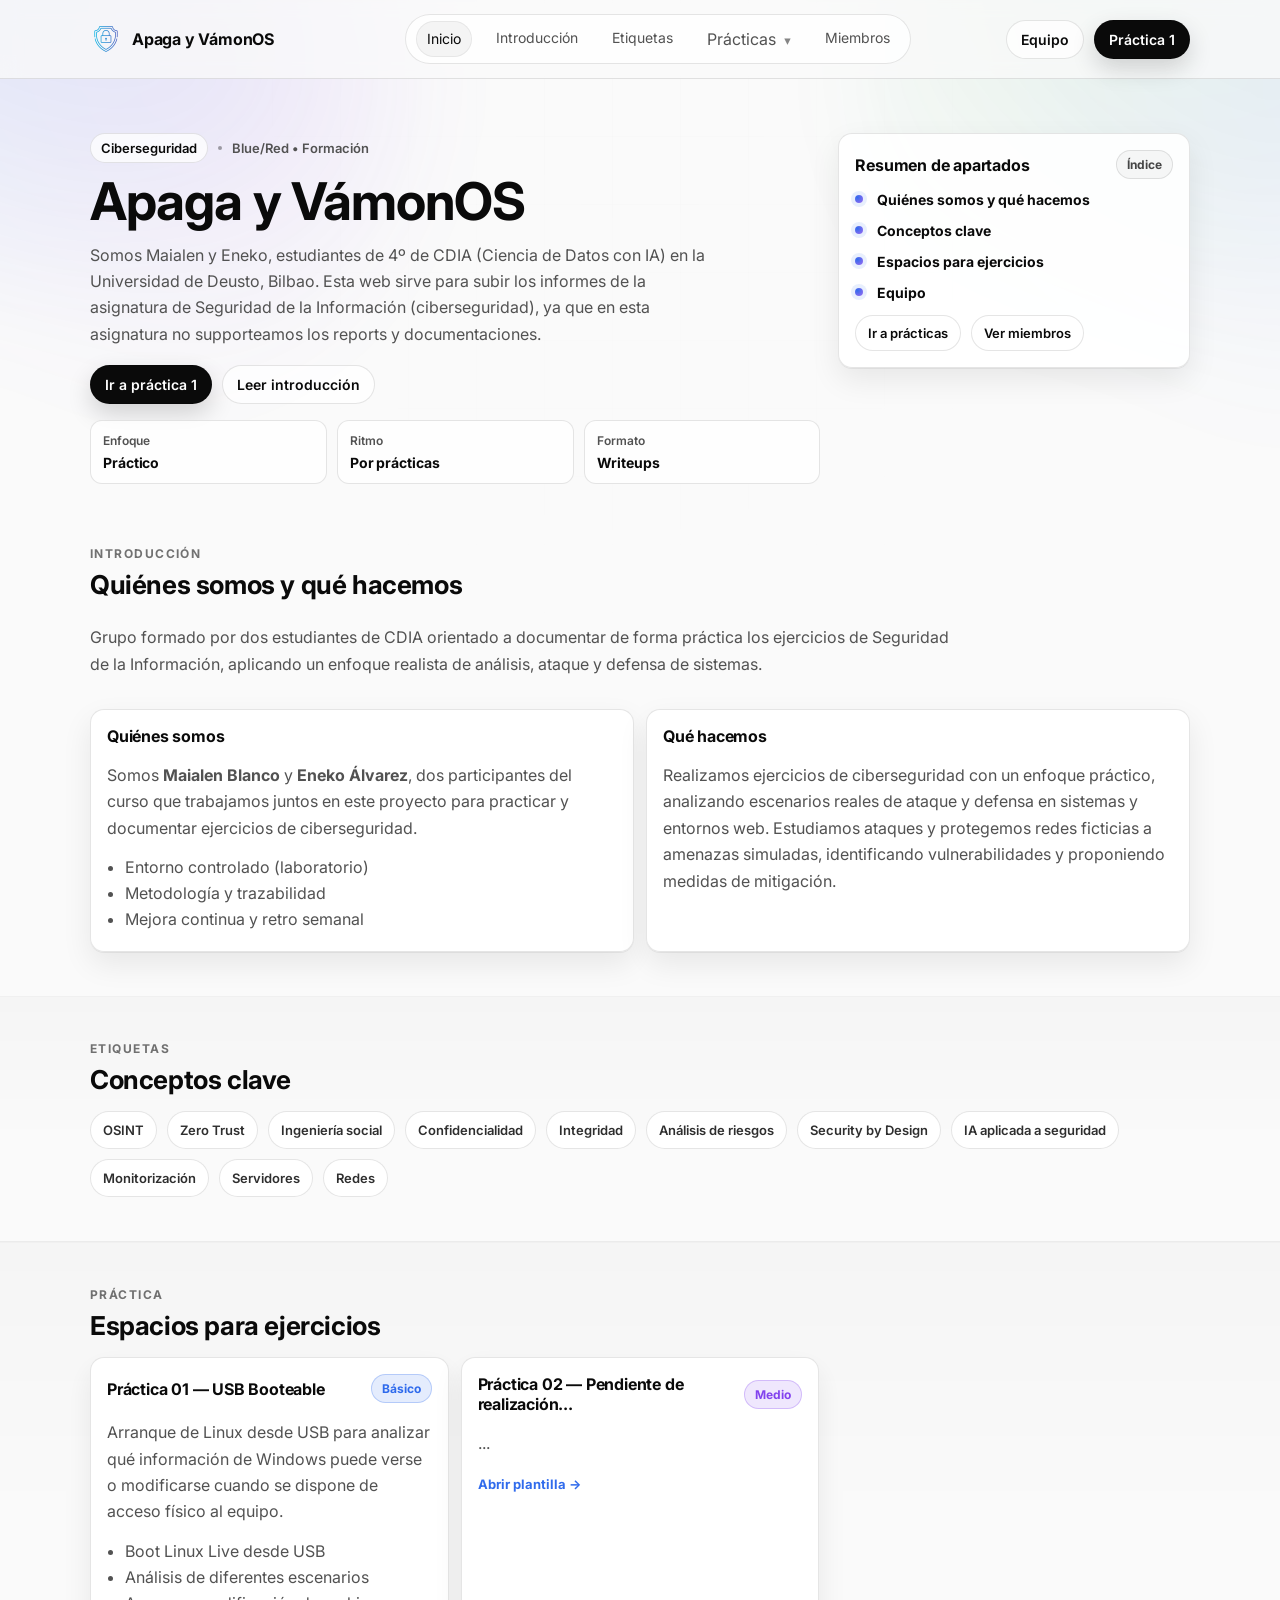
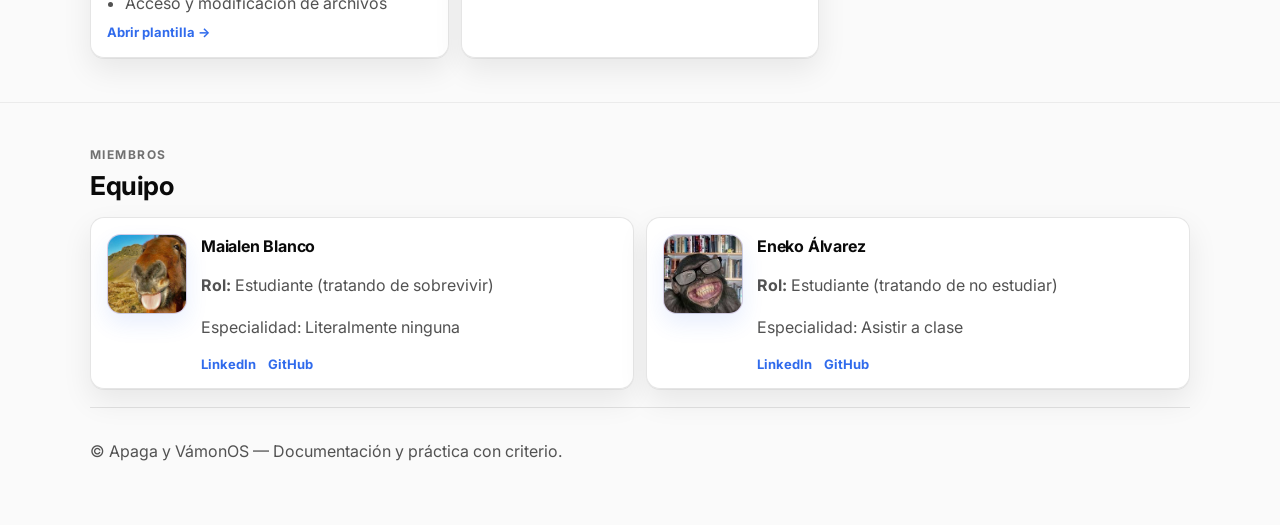
==== www/index.html @ b17d4595 "first commit" ====
<!doctype html>
<html lang="es">
<head>
  <meta charset="utf-8" />
  <meta name="viewport" content="width=device-width,initial-scale=1" />
  <title>Apaga y VámonOS</title>
  <meta name="description" content="Apaga y VámonOS: documentación y prácticas de la asignatura de Seguridad de la Información (Universidad de Deusto)." />

  <!-- Tipografía similar (limpia, tipo producto). Si prefieres otra, dime cuál. -->
  <link rel="preconnect" href="https://fonts.googleapis.com">
  <link rel="preconnect" href="https://fonts.gstatic.com" crossorigin>
  <link href="https://fonts.googleapis.com/css2?family=Inter:wght@400;500;600;700&display=swap" rel="stylesheet">

  <link rel="stylesheet" href="css/styles.css" />

  <link rel="icon" type="image/png" href="img/logo.png">
</head>

<body>
  <!-- Fondo decorativo suave -->
  <div class="bg" aria-hidden="true">
    <div class="blob blob-a"></div>
    <div class="blob blob-b"></div>
    <div class="grid-overlay"></div>
  </div>

  <!-- Header -->
  <header class="header">
    <div class="container header-inner">
      <a class="logo" href="#top" aria-label="Ir al inicio">
        <img src="img/logo.png" alt="Apaga y VámonOS" class="logo-img">
        <span class="logo-text">Apaga y VámonOS</span>
      </a>

      <nav class="nav" aria-label="Navegación">
        <a href="index.html">Inicio</a>
        <a href="index.html#introduccion">Introducción</a>
        <a href="index.html#etiquetas">Etiquetas</a>
        <details class="nav-dropdown">
          <summary>Prácticas</summary>
          <div class="dropdown-panel">
            <a href="practica1.html">Práctica 1</a>
            <a href="practica2.html">Práctica 2</a>
            <!-- agrega más prácticas aquí -->
          </div>
        </details>
        <a href="index.html#miembros">Miembros</a>
      </nav>

      <div class="header-actions">
        <a class="btn btn-ghost" href="#miembros">Equipo</a>
        <a class="btn btn-solid" href="practica1.html">Práctica 1</a>
      </div>
    </div>
  </header>

  <main id="top">
    <!-- HERO -->
    <section class="hero">
      <div class="container hero-grid">
        <div class="hero-left">
          <div class="kicker">
            <span class="pill">Ciberseguridad</span>
            <span class="dot" aria-hidden="true"></span>
            <span class="subpill">Blue/Red • Formación</span>
          </div>

          <h1 class="h1">Apaga y VámonOS</h1> <!-- sustituye por el nombre real del grupo -->

          <p class="lead">
            Somos Maialen y Eneko, estudiantes de 4º de CDIA (Ciencia de Datos con IA) en la Universidad de Deusto, Bilbao.
            Esta web sirve para subir los informes de la asignatura de Seguridad de la Información (ciberseguridad), ya que
            en esta asignatura no supporteamos los reports y documentaciones.
          </p>

          <div class="hero-cta">
            <a class="btn btn-solid" href="practica1.html">Ir a práctica 1</a>
            <a class="btn btn-ghost" href="#introduccion">Leer introducción</a>
          </div>

          <div class="stats" role="list" aria-label="Resumen rápido">
            <div class="stat" role="listitem">
              <p class="stat-k">Enfoque</p>
              <p class="stat-v">Práctico</p>
            </div>
            <div class="stat" role="listitem">
              <p class="stat-k">Ritmo</p>
              <p class="stat-v">Por prácticas</p>
            </div>
            <div class="stat" role="listitem">
              <p class="stat-k">Formato</p>
              <p class="stat-v">Writeups</p>
            </div>
          </div>
        </div>

        <aside class="card card-summary" aria-label="Resumen de apartados">
          <div class="card-head">
            <h2 class="h3">Resumen de apartados</h2>
            <span class="chip">Índice</span>
          </div>

          <ul class="list">
            <li><span class="bullet"></span><strong>Quiénes somos y qué hacemos</strong></li>
            <li><span class="bullet"></span><strong>Conceptos clave</strong></li>
            <li><span class="bullet"></span><strong>Espacios para ejercicios</strong></li>
            <li><span class="bullet"></span><strong>Equipo</strong></li>
            
          </ul>

          <div class="card-foot">
            <a class="btn btn-small btn-ghost" href="#practica">Ir a prácticas</a>
            <a class="btn btn-small btn-ghost" href="#miembros">Ver miembros</a>
          </div>
        </aside>
      </div>
    </section>

    <!-- INTRODUCCIÓN -->
    <section id="introduccion" class="section">
      <div class="container">
        <div class="section-head">
          <p class="eyebrow">Introducción</p>
          <h2 class="h2">Quiénes somos y qué hacemos</h2>
          <p class="muted">
            Grupo formado por dos estudiantes de CDIA orientado a documentar de forma práctica los ejercicios de Seguridad de la Información, aplicando un enfoque realista de análisis, ataque y defensa de sistemas. 
          </p>
        </div>

        <div class="grid-2">
          <article class="card">
            <h3 class="h3">Quiénes somos</h3>
            <p class="muted">
              Somos <strong>Maialen Blanco</strong> y <strong>Eneko Álvarez</strong>, dos participantes del curso que trabajamos juntos
              en este proyecto para practicar y documentar ejercicios de ciberseguridad.
            </p>
            <ul class="ticks">
              <li>Entorno controlado (laboratorio)</li>
              <li>Metodología y trazabilidad</li>
              <li>Mejora continua y retro semanal</li>
            </ul>
          </article>

          <article class="card">
            <h3 class="h3">Qué hacemos</h3>
            <p class="muted">
              Realizamos ejercicios de ciberseguridad con un enfoque práctico, analizando escenarios reales de ataque y defensa en sistemas y entornos web. Estudiamos ataques y protegemos redes ficticias a amenazas simuladas, identificando vulnerabilidades y proponiendo medidas de mitigación.
            </p>
          </article>
        </div>
      </div>
    </section>

    <!-- ETIQUETAS -->
    <section id="etiquetas" class="section section-soft">
      <div class="container">
        <div class="section-head">
          <p class="eyebrow">Etiquetas</p>
          <h2 class="h2">Conceptos clave</h2>
        </div>

        <div class="tags" role="list" aria-label="Etiquetas temáticas">
          <span class="tag" role="listitem">OSINT</span>
          <span class="tag" role="listitem">Zero Trust</span>
          <span class="tag" role="listitem">Ingeniería social</span>
          <span class="tag" role="listitem">Confidencialidad</span>
          <span class="tag" role="listitem">Integridad</span>
          <span class="tag" role="listitem">Análisis de riesgos</span>
          <span class="tag" role="listitem">Security by Design</span>
          <span class="tag" role="listitem">IA aplicada a seguridad</span>
          <span class="tag" role="listitem">Monitorización</span>
          <span class="tag" role="listitem">Servidores</span>
          <span class="tag" role="listitem">Redes</span>
        </div>
      </div>
    </section>


    <!-- PRÁCTICA -->
    <section id="practica" class="section section-soft">
      <div class="container">
        <div class="section-head">
          <p class="eyebrow">Práctica</p>
          <h2 class="h2">Espacios para ejercicios</h2>
        </div>

        <div class="grid-3">
          <article class="card card-hover">
            <div class="card-row">
              <h3 class="h3">Práctica 01 — USB Booteable</h3>
              <span class="chip chip-blue">Básico</span>
            </div>
            <p class="muted">Arranque de Linux desde USB para analizar qué información de Windows puede verse o modificarse cuando se dispone de acceso físico al equipo.</p>
            <ul class="mini">
              <li>Boot Linux Live desde USB</li>
              <li>Análisis de diferentes escenarios</li>
              <li>Acceso y modificación de archivos</li>
            </ul>
            <a class="link" href="practica1.html">Abrir plantilla →</a>
          </article>

          <article class="card card-hover">
            <div class="card-row">
              <h3 class="h3">Práctica 02 — Pendiente de realización...</h3>
              <span class="chip chip-purple">Medio</span>
            </div>
            <p class="muted">...</p>
            <ul class="mini">
              
            </ul>
            <a class="link" href="practica2.html">Abrir plantilla →</a>
          </article>
        </div>
      </div>
    </section>

    <!-- MIEMBROS -->
    <section id="miembros" class="section">
      <div class="container">
        <div class="section-head">
          <p class="eyebrow">Miembros</p>
          <h2 class="h2">Equipo</h2>
        </div>

        <div class="grid-2">
          <article class="card member">
            <div class="avatar" data-initials="">
              <img src="img/maialen.png" alt="Foto de la persona" />
            </div>
            <div class="member-body">
              <h3 class="h3">Maialen Blanco</h3>
              <p class="muted"><strong>Rol:</strong> Estudiante (tratando de sobrevivir)</p>
              <p class="muted">Especialidad: Literalmente ninguna</p>
              <div class="links">
                <a class="link" href="#">LinkedIn</a>
                <a class="link" href="#">GitHub</a>
              </div>
            </div>
          </article>

          <article class="card member">
            <div class="avatar" data-initials="">
              <img src="img/eneko.png" alt="Foto de la persona" />
            </div>
            <div class="member-body">
              <h3 class="h3">Eneko Álvarez</h3>
              <p class="muted"><strong>Rol:</strong> Estudiante (tratando de no estudiar)</p>
              <p class="muted">Especialidad: Asistir a clase</p>
              <div class="links">
                <a class="link" href="#">LinkedIn</a>
                <a class="link" href="#">GitHub</a>
              </div>
            </div>
          </article>
        </div>

        <footer class="footer">
          <p class="muted">© Apaga y VámonOS — Documentación y práctica con criterio.</p>
        </footer>
      </div>
    </section>
  </main>

  <!-- scripts -->
  <script src="js/main.js"></script>
</body>
</html>
---- www/css/styles.css ----
:root{
  /* Estilo “producto” claro, tipo Vercel/v0 */
  --bg: #fafafa;
  --fg: #0a0a0a;
  --muted: #525252;

  --card: #ffffff;
  --border: rgba(0,0,0,.10);
  --border-strong: rgba(0,0,0,.14);

  --shadow: 0 1px 0 rgba(0,0,0,.06), 0 12px 30px rgba(0,0,0,.08);

  --blue: #2563eb;
  --blue-weak: rgba(37,99,235,.12);

  --purple: #7c3aed;
  --purple-weak: rgba(124,58,237,.12);

  --green: #16a34a;
  --green-weak: rgba(22,163,74,.12);

  --radius: 14px;
  --maxw: 1100px;
}

*{ box-sizing: border-box; }
html{ scroll-behavior: smooth; }
body{
  margin: 0;
  font-family: Inter, system-ui, -apple-system, Segoe UI, Roboto, Arial, sans-serif;
  color: var(--fg);
  background: var(--bg);
  -webkit-font-smoothing: antialiased;
  -moz-osx-font-smoothing: grayscale;
}

a{ color: inherit; text-decoration: none; }
strong{ font-weight: 700; }

.container{
  width: min(var(--maxw), calc(100% - 40px));
  margin: 0 auto;
}

/* Fondo suave */
.bg{
  position: fixed;
  inset: 0;
  pointer-events: none;
  z-index: -1;
}
.blob{
  position: absolute;
  width: 680px;
  height: 680px;
  filter: blur(50px);
  opacity: .55;
  border-radius: 999px;
}
.blob-a{
  top: -260px;
  left: -260px;
  background: radial-gradient(circle at 30% 30%, rgba(37,99,235,.22), transparent 60%),
              radial-gradient(circle at 70% 50%, rgba(124,58,237,.16), transparent 60%);
}
.blob-b{
  top: -240px;
  right: -260px;
  background: radial-gradient(circle at 30% 30%, rgba(22,163,74,.14), transparent 60%),
              radial-gradient(circle at 70% 50%, rgba(37,99,235,.14), transparent 60%);
}
.grid-overlay{
  position: absolute;
  inset: 0;
  background-image:
    linear-gradient(to right, rgba(0,0,0,.035) 1px, transparent 1px),
    linear-gradient(to bottom, rgba(0,0,0,.035) 1px, transparent 1px);
  background-size: 68px 68px;
  mask-image: radial-gradient(ellipse at 50% 0%, rgba(0,0,0,.55), transparent 60%);
  opacity: .55;
}

/* Header */
.header{
  position: sticky;
  top: 0;
  z-index: 10;
  backdrop-filter: blur(10px);
  background: rgba(250,250,250,.75);
  border-bottom: 1px solid var(--border);
}
.header-inner{
  display: flex;
  align-items: center;
  justify-content: space-between;
  gap: 14px;
  padding: 14px 0;
}

.logo{
  display: inline-flex;
  align-items: center;
  gap: 10px;
  min-width: 220px;
}
.logo-mark{
  width: 18px;
  height: 18px;
  border-radius: 6px;
  background: radial-gradient(85% 85% at 30% 30%, rgba(37,99,235,.95), rgba(124,58,237,.75));
  box-shadow: 0 10px 20px rgba(37,99,235,.20);
}
.logo-text{
  font-weight: 700;
  letter-spacing: -0.2px;
}

.nav{
  display: flex;
  gap: 14px;
  padding: 6px 10px;
  border: 1px solid var(--border);
  background: rgba(255,255,255,.7);
  border-radius: 999px;
}

/* dropdown built with details/summary inside nav */
.nav details {
  position: relative;
}
.nav summary {
  list-style: none;
  cursor: pointer;
  padding: 8px 10px;
  border-radius: 999px;
  color: var(--muted);
  transition: background .15s ease, color .15s ease;
}
.nav summary:hover {
  color: var(--fg);
  background: rgba(0,0,0,.04);
}

/* hide default marker and add a subtle caret */
.nav summary::-webkit-details-marker{ display: none; }
.nav summary::after{
  content: '▾';
  display: inline-block;
  margin-left: 8px;
  font-size: 0.8em;
  opacity: 0.7;
}
.nav details > a {
  /* hidden by default; will be shown inside an absolute panel when details is open */
  display: block;
  padding: 8px 12px;
  border-radius: 8px;
  color: var(--muted);
  white-space: nowrap;
}
.nav details[open] summary {
  background: rgba(0,0,0,.04);
}

/* dropdown panel: position links absolutely so nav height doesn't change */
.nav details .dropdown-panel {
  position: absolute;
  top: calc(100% + 8px);
  left: 0;
  min-width: 180px;
  background: rgba(255,255,255,0.98);
  border: 1px solid var(--border);
  border-radius: 12px;
  box-shadow: 0 12px 30px rgba(0,0,0,.08);
  padding: 8px;
  z-index: 1200;
  opacity: 0;
  transform: translateY(-6px);
  visibility: hidden;
  transition: opacity .22s ease, transform .22s ease, visibility .22s;
}
.nav details[open] .dropdown-panel {
  opacity: 1;
  transform: translateY(0);
  visibility: visible;
}
.nav details .dropdown-panel a {
  display: block;
  padding: 8px 10px;
  margin: 4px 0;
  border-radius: 8px;
  color: var(--muted);
  transition: background .12s ease, color .12s ease;
}
.nav details .dropdown-panel a:hover{
  background: rgba(0,0,0,.04);
  color: var(--fg);
}

.nav summary.is-active {
  background: var(--blue-weak);
  color: var(--fg);
}
.nav a{
  font-size: 14px;
  color: var(--muted);
  padding: 8px 10px;
  border-radius: 999px;
  transition: background .15s ease, color .15s ease, border-color .15s ease;
}
.nav a:hover{
  color: var(--fg);
  background: rgba(0,0,0,.04);
}

.header-actions{
  display: inline-flex;
  gap: 10px;
  align-items: center;
}

/* Botones */
.btn{
  display: inline-flex;
  align-items: center;
  justify-content: center;
  gap: 10px;
  padding: 10px 14px;
  border-radius: 999px;
  border: 1px solid var(--border);
  font-weight: 600;
  font-size: 14px;
  transition: transform .12s ease, background .15s ease, border-color .15s ease, box-shadow .15s ease;
  user-select: none;
}
.btn:hover{ transform: translateY(-1px); }
.btn:active{ transform: translateY(0); }

.btn-ghost{
  background: rgba(255,255,255,.7);
}
.btn-ghost:hover{
  border-color: var(--border-strong);
  background: rgba(0,0,0,.03);
}

.btn-solid{
  background: #0a0a0a;
  color: #fff;
  border-color: rgba(0,0,0,.25);
  box-shadow: 0 10px 24px rgba(0,0,0,.16);
}
.btn-solid:hover{
  background: #111;
  border-color: rgba(0,0,0,.35);
}

.btn-small{
  padding: 9px 12px;
  font-size: 13px;
}

/* Hero */
.hero{
  padding: 54px 0 18px;
}
.hero-grid{
  display: grid;
  grid-template-columns: 1.35fr .65fr;
  gap: 18px;
  align-items: start;
}

.kicker{
  display: inline-flex;
  align-items: center;
  gap: 10px;
  margin-bottom: 12px;
}
.pill{
  display: inline-flex;
  padding: 6px 10px;
  border-radius: 999px;
  border: 1px solid var(--border);
  background: rgba(255,255,255,.75);
  font-weight: 600;
  font-size: 13px;
}
.subpill{
  font-size: 13px;
  color: var(--muted);
  font-weight: 600;
}
.dot{
  width: 4px;
  height: 4px;
  border-radius: 999px;
  background: rgba(0,0,0,.35);
}

.h1{
  margin: 0;
  font-size: clamp(34px, 4.2vw, 52px);
  line-height: 1.05;
  letter-spacing: -0.9px;
}
.lead{
  margin: 12px 0 0;
  color: var(--muted);
  font-size: 16px;
  line-height: 1.65;
  max-width: 62ch;
}

.hero-cta{
  margin-top: 18px;
  display: flex;
  gap: 10px;
  flex-wrap: wrap;
}

.stats{
  margin-top: 16px;
  display: grid;
  grid-template-columns: repeat(3, minmax(0,1fr));
  gap: 10px;
}
.stat{
  background: rgba(255,255,255,.75);
  border: 1px solid var(--border);
  border-radius: 12px;
  padding: 12px;
}
.stat-k{
  margin: 0;
  font-size: 12px;
  color: var(--muted);
  font-weight: 600;
}
.stat-v{
  margin: 6px 0 0;
  font-size: 14px;
  font-weight: 700;
  letter-spacing: -0.1px;
}

/* Cards */
.card{
  background: rgba(255,255,255,.88);
  border: 1px solid var(--border);
  border-radius: var(--radius);
  box-shadow: var(--shadow);
  padding: 16px;
}
.card-hover{
  transition: transform .15s ease, border-color .15s ease, box-shadow .15s ease;
}
.card-hover:hover{
  transform: translateY(-2px);
  border-color: var(--border-strong);
  box-shadow: 0 1px 0 rgba(0,0,0,.06), 0 16px 42px rgba(0,0,0,.10);
}

.card-head{
  display: flex;
  align-items: center;
  justify-content: space-between;
  gap: 10px;
  margin-bottom: 10px;
}
.card-foot{
  margin-top: 12px;
  display: flex;
  gap: 10px;
  flex-wrap: wrap;
}

.h2{
  margin: 0;
  font-size: 26px;
  letter-spacing: -0.4px;
}
.h3{
  margin: 0;
  font-size: 16px;
  letter-spacing: -0.2px;
}
.muted{
  color: var(--muted);
  line-height: 1.65;
}
.eyebrow{
  margin: 0;
  font-size: 12px;
  font-weight: 700;
  letter-spacing: .12em;
  text-transform: uppercase;
  color: rgba(0,0,0,.55);
}
.section{
  padding: 44px 0;
}
.section-soft{
  background: linear-gradient(to bottom, rgba(0,0,0,.02), transparent 60%);
  border-top: 1px solid rgba(0,0,0,.04);
  border-bottom: 1px solid rgba(0,0,0,.04);
}
.section-head{
  display: grid;
  gap: 8px;
  margin-bottom: 16px;
  max-width: 880px;
}

.grid-2{
  display: grid;
  grid-template-columns: repeat(2, minmax(0,1fr));
  gap: 12px;
}
.grid-3{
  display: grid;
  grid-template-columns: repeat(3, minmax(0,1fr));
  gap: 12px;
}

/* Resumen */
.list{
  list-style: none;
  padding: 0;
  margin: 0;
  display: grid;
  gap: 10px;
}
.list li{
  display: grid;
  grid-template-columns: 12px 1fr;
  gap: 10px;
  align-items: start;
  color: var(--muted);
  font-size: 14px;
  line-height: 1.5;
}
.list strong{ color: var(--fg); }
.bullet{
  width: 8px;
  height: 8px;
  border-radius: 999px;
  margin-top: 6px;
  background: radial-gradient(circle at 30% 30%, rgba(37,99,235,.95), rgba(124,58,237,.75));
  box-shadow: 0 0 0 4px rgba(37,99,235,.10);
}

/* Chips */
.chip{
  display: inline-flex;
  padding: 6px 10px;
  border-radius: 999px;
  border: 1px solid var(--border);
  background: rgba(0,0,0,.03);
  font-weight: 700;
  font-size: 12px;
  color: rgba(0,0,0,.72);
}
.chip-blue{
  background: var(--blue-weak);
  border-color: rgba(37,99,235,.25);
  color: rgba(37,99,235,.95);
}
.chip-purple{
  background: var(--purple-weak);
  border-color: rgba(124,58,237,.25);
  color: rgba(124,58,237,.95);
}
.chip-green{
  background: var(--green-weak);
  border-color: rgba(22,163,74,.25);
  color: rgba(22,163,74,.95);
}

/* Bloques */
.ticks{
  margin: 10px 0 0;
  padding-left: 18px;
  color: var(--muted);
}
.ticks li{ margin: 6px 0; }

.callout{
  margin-top: 12px;
  border: 1px solid rgba(37,99,235,.20);
  background: linear-gradient(180deg, rgba(37,99,235,.06), rgba(124,58,237,.05));
  border-radius: 12px;
  padding: 12px;
}
.callout p{
  margin: 0;
  line-height: 1.55;
}
.callout-actions{
  margin-top: 10px;
  display: flex;
  gap: 10px;
  flex-wrap: wrap;
}

.stack{
  list-style: none;
  margin: 0;
  padding: 0;
  display: grid;
  gap: 10px;
  color: var(--muted);
}
.note{
  margin-top: 12px;
  border: 1px dashed rgba(0,0,0,.18);
  border-radius: 12px;
  padding: 12px;
  background: rgba(0,0,0,.02);
}

/* Tags */
.tags{
  display: flex;
  flex-wrap: wrap;
  gap: 10px;
}
.tag{
  display: inline-flex;
  padding: 10px 12px;
  border-radius: 999px;
  border: 1px solid var(--border);
  background: rgba(255,255,255,.85);
  font-weight: 600;
  font-size: 13px;
  color: rgba(0,0,0,.82);
  transition: background .15s ease, border-color .15s ease, transform .12s ease;
}
.tag:hover{
  transform: translateY(-1px);
  border-color: var(--border-strong);
  background: rgba(0,0,0,.03);
}

/* Checklist */
.checklist{
  list-style: none;
  margin: 10px 0 0;
  padding: 0;
  display: grid;
  gap: 10px;
}
.check{
  display: grid;
  grid-template-columns: 18px 1fr;
  gap: 10px;
  align-items: start;
  padding: 10px 10px;
  border-radius: 12px;
  border: 1px solid rgba(0,0,0,.08);
  background: rgba(0,0,0,.02);
}
.check input{
  margin-top: 3px;
  accent-color: var(--blue);
}
.check span{
  color: var(--muted);
  line-height: 1.55;
}
.check input:checked + span{
  color: rgba(0,0,0,.85);
}

/* Prácticas */
.card-row{
  display: flex;
  align-items: center;
  justify-content: space-between;
  gap: 10px;
  margin-bottom: 8px;
}
.mini{
  margin: 10px 0 8px;
  padding-left: 18px;
  color: var(--muted);
}
.mini li{ margin: 6px 0; }

.link{
  color: rgba(37,99,235,.95);
  font-weight: 700;
  font-size: 13px;
}
.link:hover{ text-decoration: underline; }

/* Miembros */
.member{
  display: grid;
  grid-template-columns: 80px 1fr;
  gap: 14px;
  align-items: start;
}
.avatar{
  width: 80px;
  height: 80px;
  border-radius: 14px;
  border: 1px solid var(--border);
  background: radial-gradient(70% 70% at 30% 30%, rgba(37,99,235,.20), rgba(124,58,237,.14));
  box-shadow: 0 10px 22px rgba(37,99,235,.10);
  position: relative;
  overflow: hidden;
}
.avatar::after{
  content: attr(data-initials);
  position: absolute;
  inset: 0;
  display: grid;
  place-items: center;
  font-weight: 800;
  color: rgba(0,0,0,.70);
  letter-spacing: .02em;
}
.avatar img{
  position: absolute;
  inset: 0;
  width: 100%;
  height: 100%;
  object-fit: cover;
  /* Si pones src real, la foto tapa las iniciales */
  background: #fff;
}
.member-body .h3{ margin-top: 2px; }
.links{
  margin-top: 10px;
  display: flex;
  gap: 12px;
  flex-wrap: wrap;
}

.footer{
  margin-top: 18px;
  padding-top: 14px;
  border-top: 1px solid var(--border);
}

/* Responsive */
@media (max-width: 980px){
  .hero-grid{ grid-template-columns: 1fr; }
  .nav{ display: none; } /* si quieres, lo convierto a menú móvil sin JS (details/summary) */
  .grid-3{ grid-template-columns: 1fr; }
  .grid-2{ grid-template-columns: 1fr; }
  .stats{ grid-template-columns: 1fr; }
  .logo{ min-width: auto; }
}

/* Header “scrolled” */
.header.is-scrolled{
  border-bottom-color: rgba(0,0,0,.14);
  box-shadow: 0 1px 0 rgba(0,0,0,.05), 0 10px 30px rgba(0,0,0,.06);
}

/* Nav activo */
.nav a.is-active{
  color: var(--fg);
  background: rgba(0,0,0,.04);
  border: 1px solid rgba(0,0,0,.06);
}

/* Reveal animation */
.reveal{
  opacity: 0;
  transform: translateY(10px);
  transition: opacity .5s ease, transform .5s ease;
}
.reveal.in{
  opacity: 1;
  transform: translateY(0);
}

/* Etiquetas seleccionadas */
.tag.is-selected{
  border-color: rgba(0,0,0,.18);
  background: rgba(0,0,0,.04);
}

/* Filtro de prácticas */
#practica .card.is-dim{
  opacity: .45;
  filter: grayscale(.15);
}
#practica .card.is-hit{
  outline: 2px solid rgba(37,99,235,.25);
  outline-offset: 2px;
}

/* Status bar etiquetas */
.tags-status{
  display: flex;
  align-items: center;
  justify-content: space-between;
  gap: 10px;
  margin: 10px 0 12px;
}

.logo-img {
  height: 32px;
  width: auto;
  display: block;
}
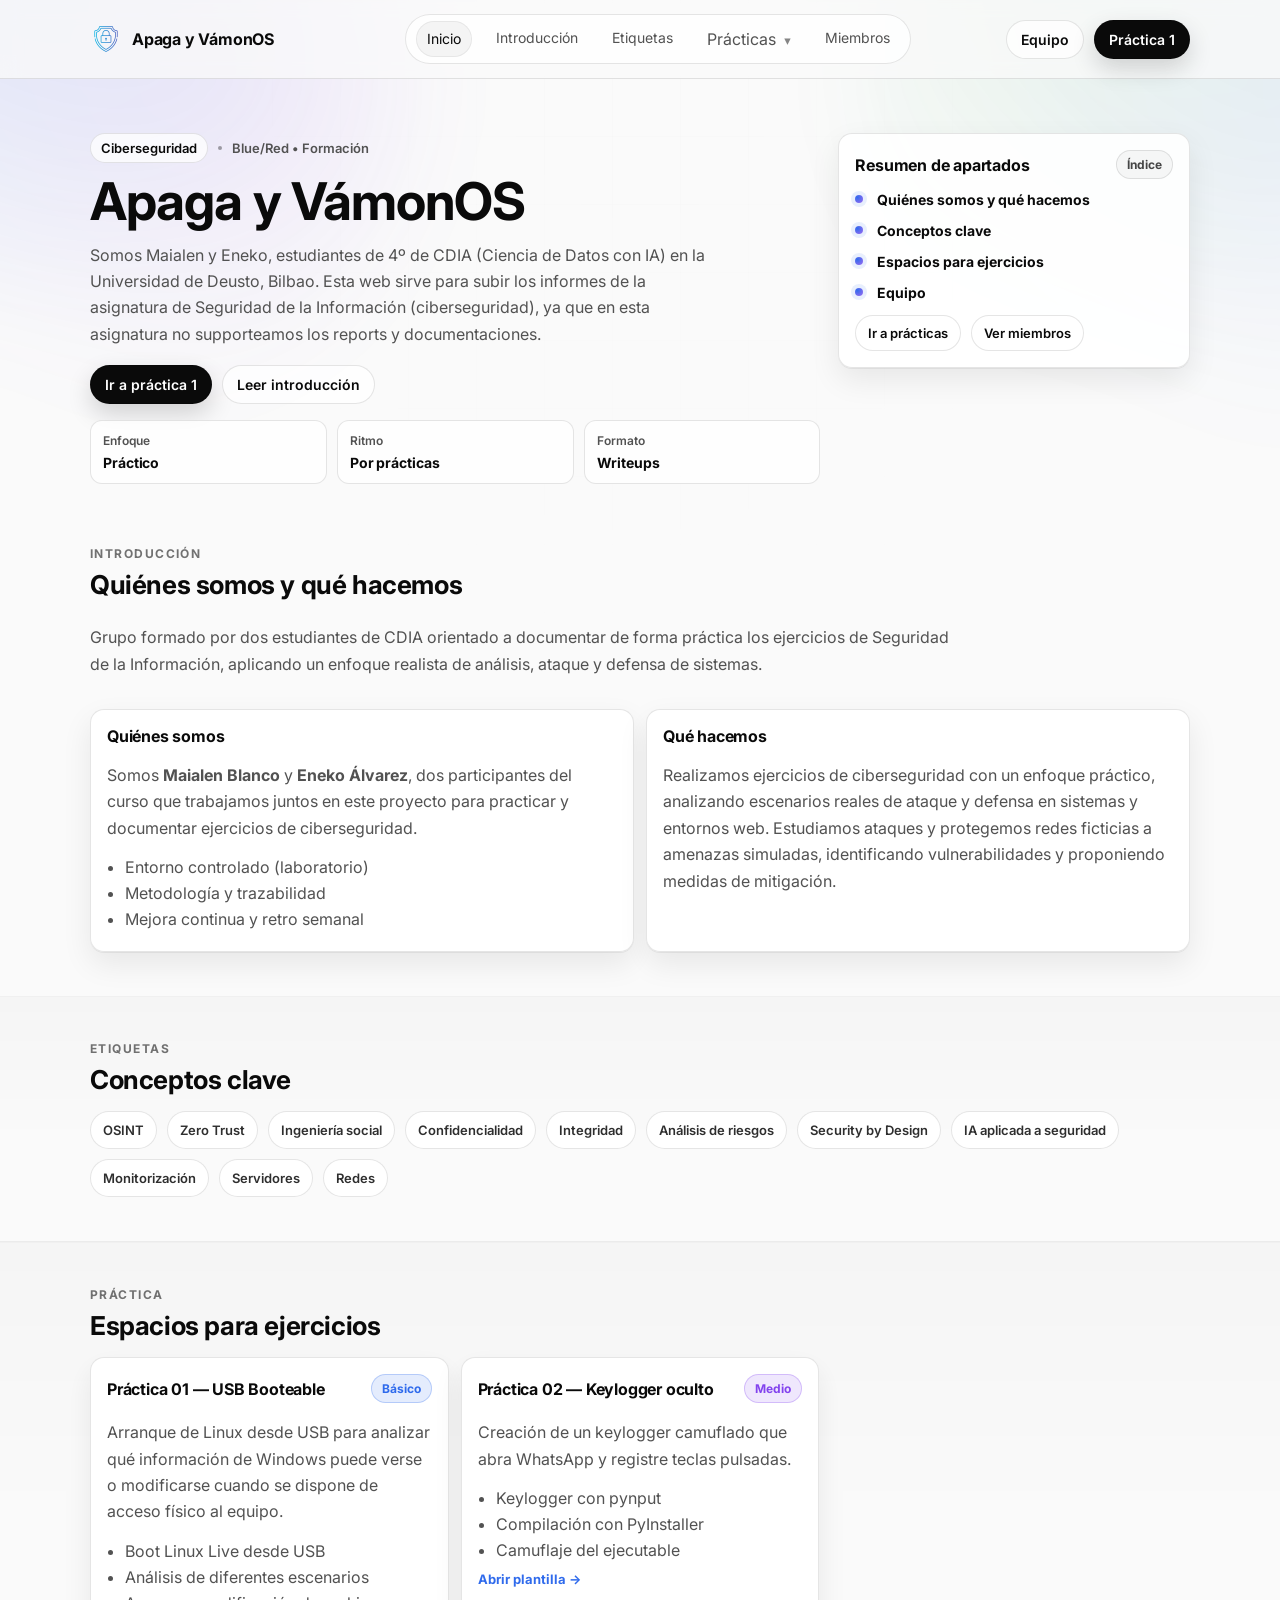
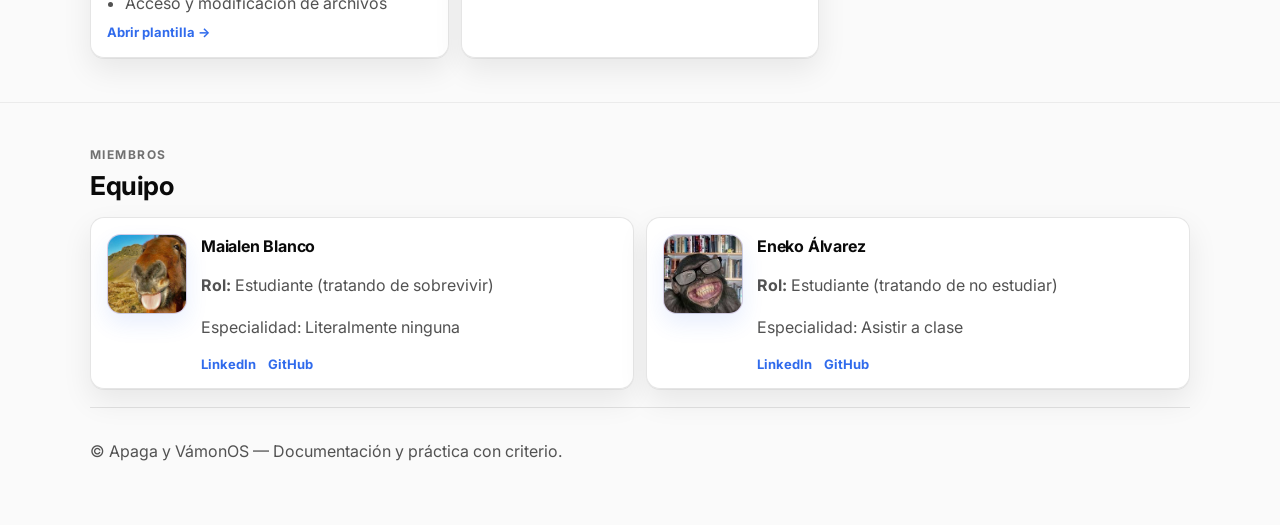
==== commit 1ece62d9: "apaño" ====
--- a/www/index.html
+++ b/www/index.html
@@ -201,12 +201,14 @@
 
           <article class="card card-hover">
             <div class="card-row">
-              <h3 class="h3">Práctica 02 — Pendiente de realización...</h3>
+              <h3 class="h3">Práctica 02 — Keylogger oculto</h3>
               <span class="chip chip-purple">Medio</span>
             </div>
-            <p class="muted">...</p>
+            <p class="muted">Creación de un keylogger camuflado que abra WhatsApp y registre teclas pulsadas.</p>
             <ul class="mini">
-              
+              <li>Keylogger con pynput</li>
+              <li>Compilación con PyInstaller</li>
+              <li>Camuflaje del ejecutable</li>
             </ul>
             <a class="link" href="practica2.html">Abrir plantilla →</a>
           </article>
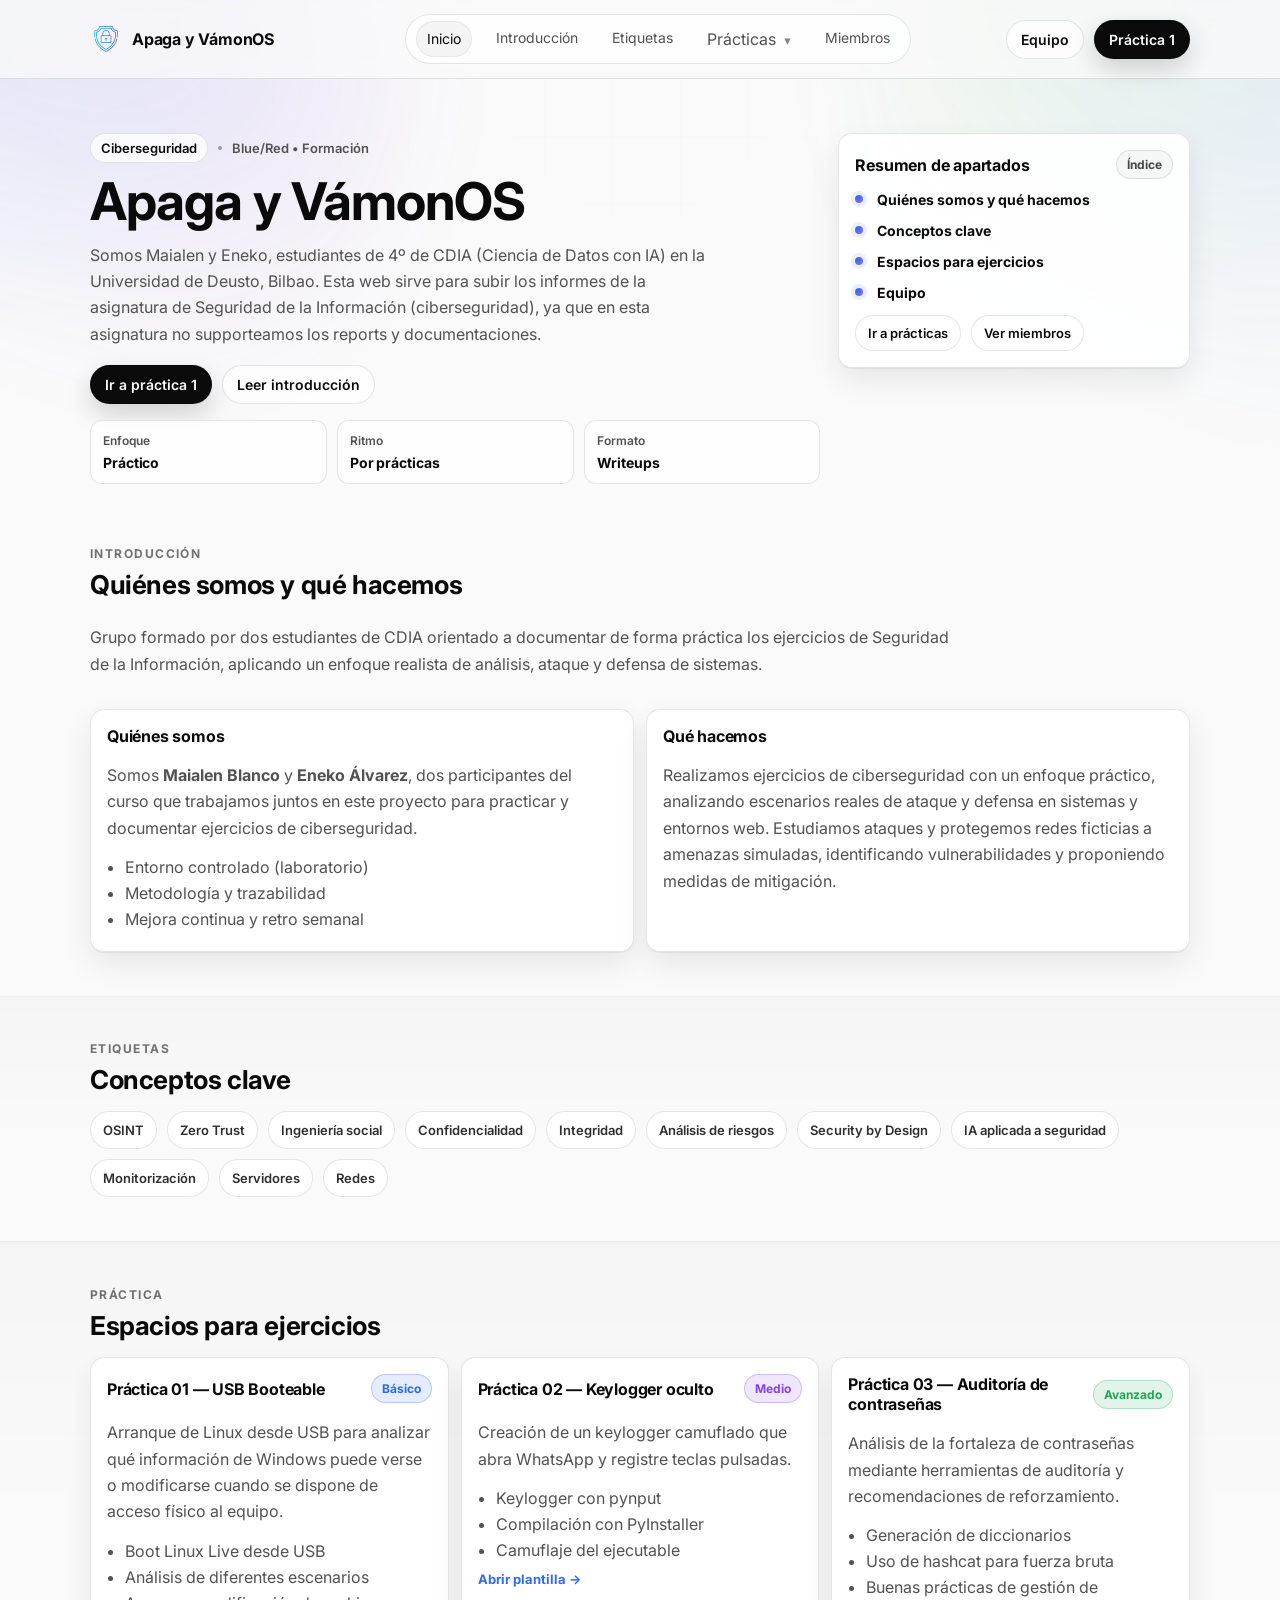
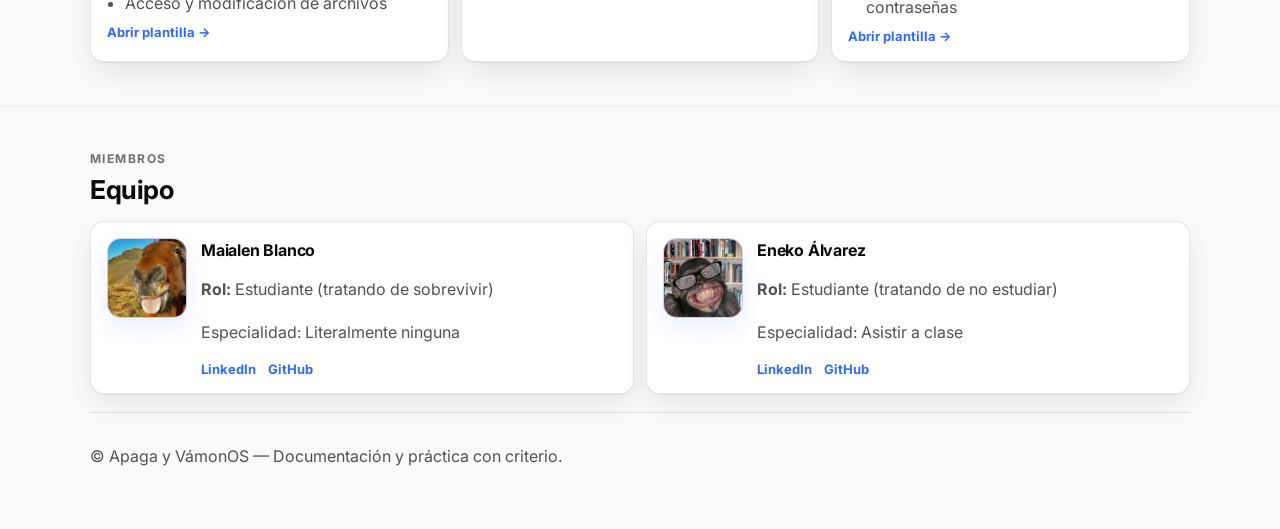
==== commit 25bb8722: "p3" ====
--- a/www/index.html
+++ b/www/index.html
@@ -41,7 +41,7 @@
           <div class="dropdown-panel">
             <a href="practica1.html">Práctica 1</a>
             <a href="practica2.html">Práctica 2</a>
-            <!-- agrega más prácticas aquí -->
+            <a href="practica3.html">Práctica 3</a>
           </div>
         </details>
         <a href="index.html#miembros">Miembros</a>
@@ -212,6 +212,20 @@
             </ul>
             <a class="link" href="practica2.html">Abrir plantilla →</a>
           </article>
+
+          <article class="card card-hover">
+            <div class="card-row">
+              <h3 class="h3">Práctica 03 — Auditoría de contraseñas</h3>
+              <span class="chip chip-green">Avanzado</span>
+            </div>
+            <p class="muted">Análisis de la fortaleza de contraseñas mediante herramientas de auditoría y recomendaciones de reforzamiento.</p>
+            <ul class="mini">
+              <li>Generación de diccionarios</li>
+              <li>Uso de hashcat para fuerza bruta</li>
+              <li>Buenas prácticas de gestión de contraseñas</li>
+            </ul>
+            <a class="link" href="practica3.html">Abrir plantilla →</a>
+          </article>
         </div>
       </div>
     </section>
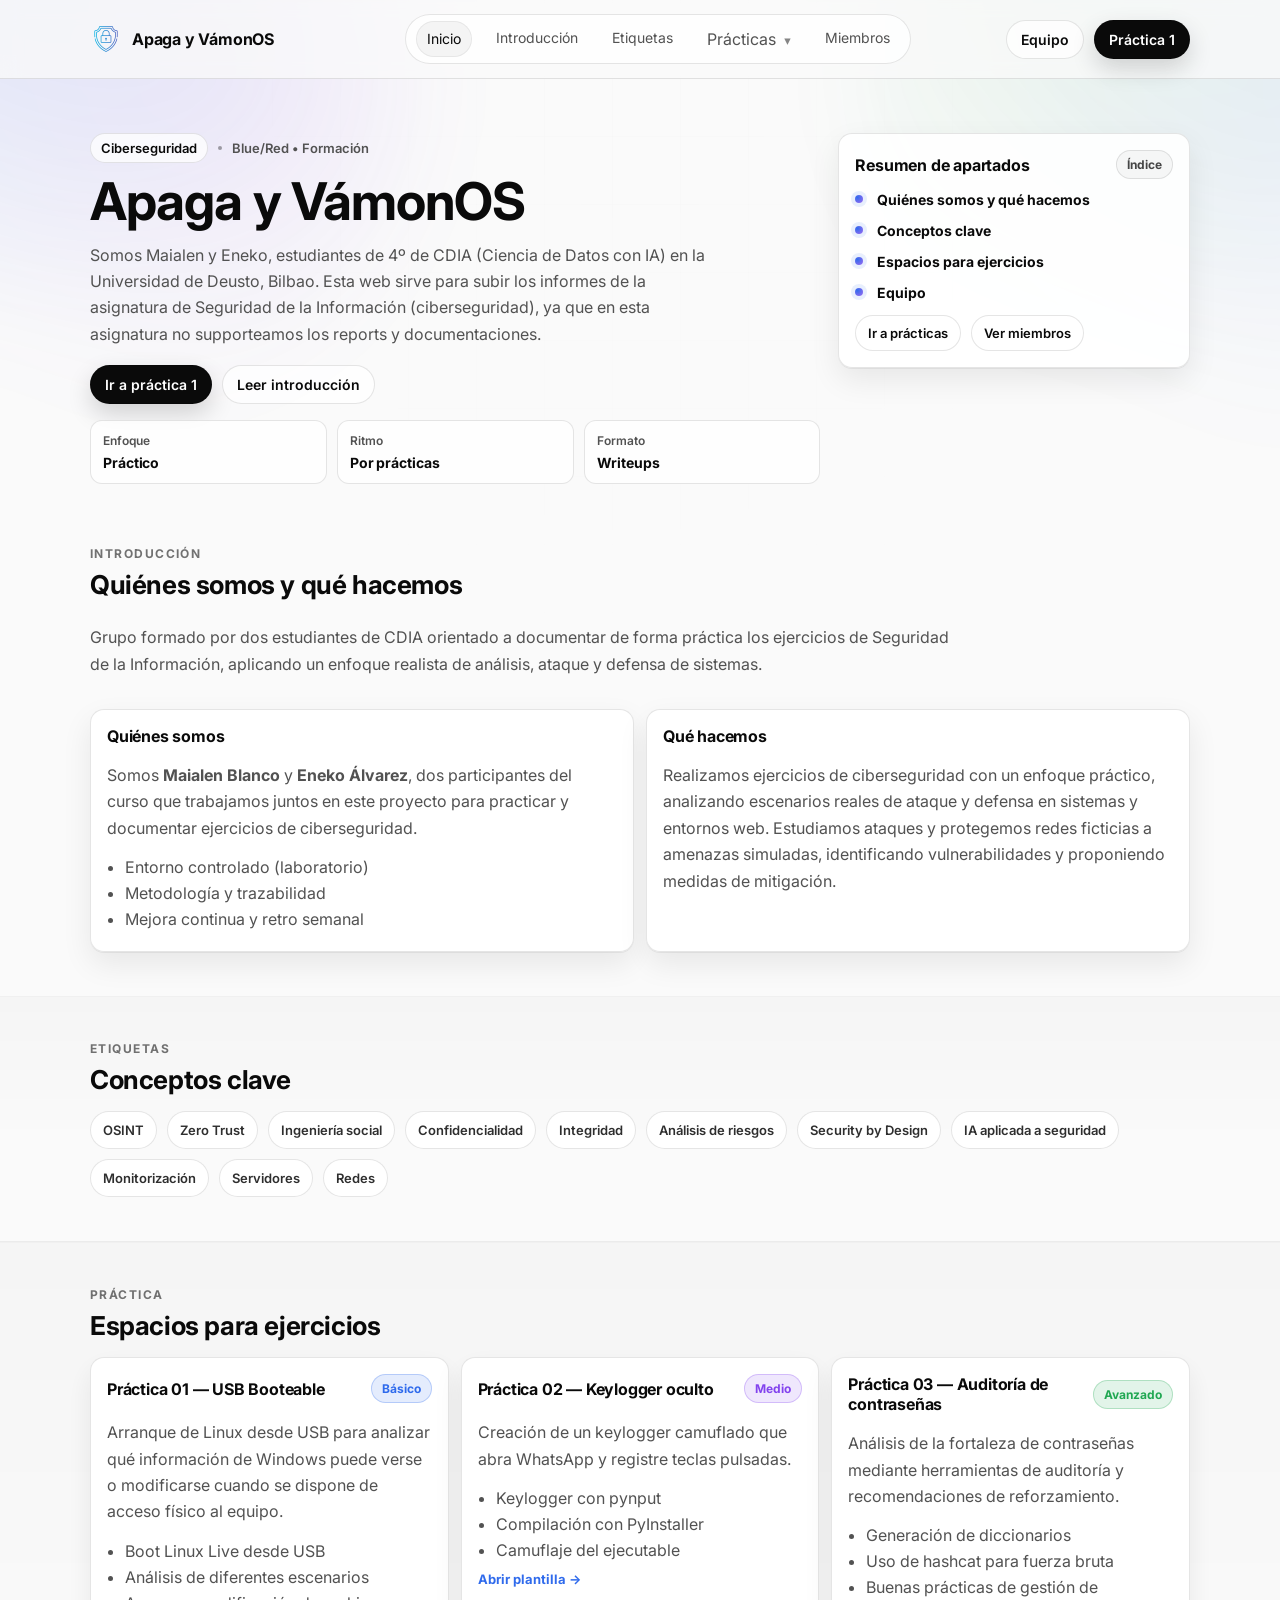
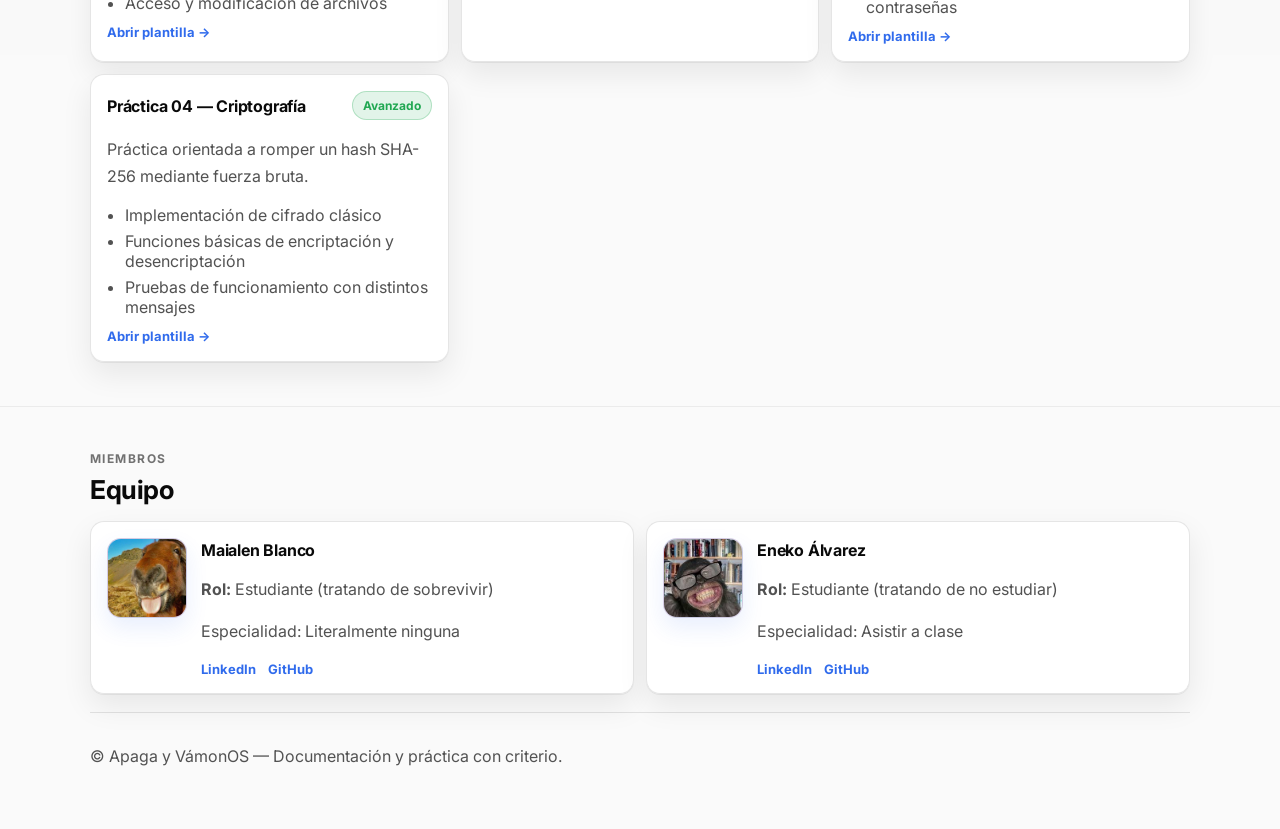
==== commit 9019a08f: "Practica 4" ====
--- a/www/index.html
+++ b/www/index.html
@@ -226,6 +226,20 @@
             </ul>
             <a class="link" href="practica3.html">Abrir plantilla →</a>
           </article>
+
+          <article class="card card-hover">
+            <div class="card-row">
+              <h3 class="h3">Práctica 04 — Criptografía</h3>
+              <span class="chip chip-green">Avanzado</span>
+            </div>
+            <p class="muted">Práctica orientada a romper un hash SHA-256 mediante fuerza bruta.</p>
+            <ul class="mini">
+              <li>Implementación de cifrado clásico</li>
+              <li>Funciones básicas de encriptación y desencriptación</li>
+              <li>Pruebas de funcionamiento con distintos mensajes</li>
+            </ul>
+            <a class="link" href="practica4.html">Abrir plantilla →</a>
+          </article>
         </div>
       </div>
     </section>
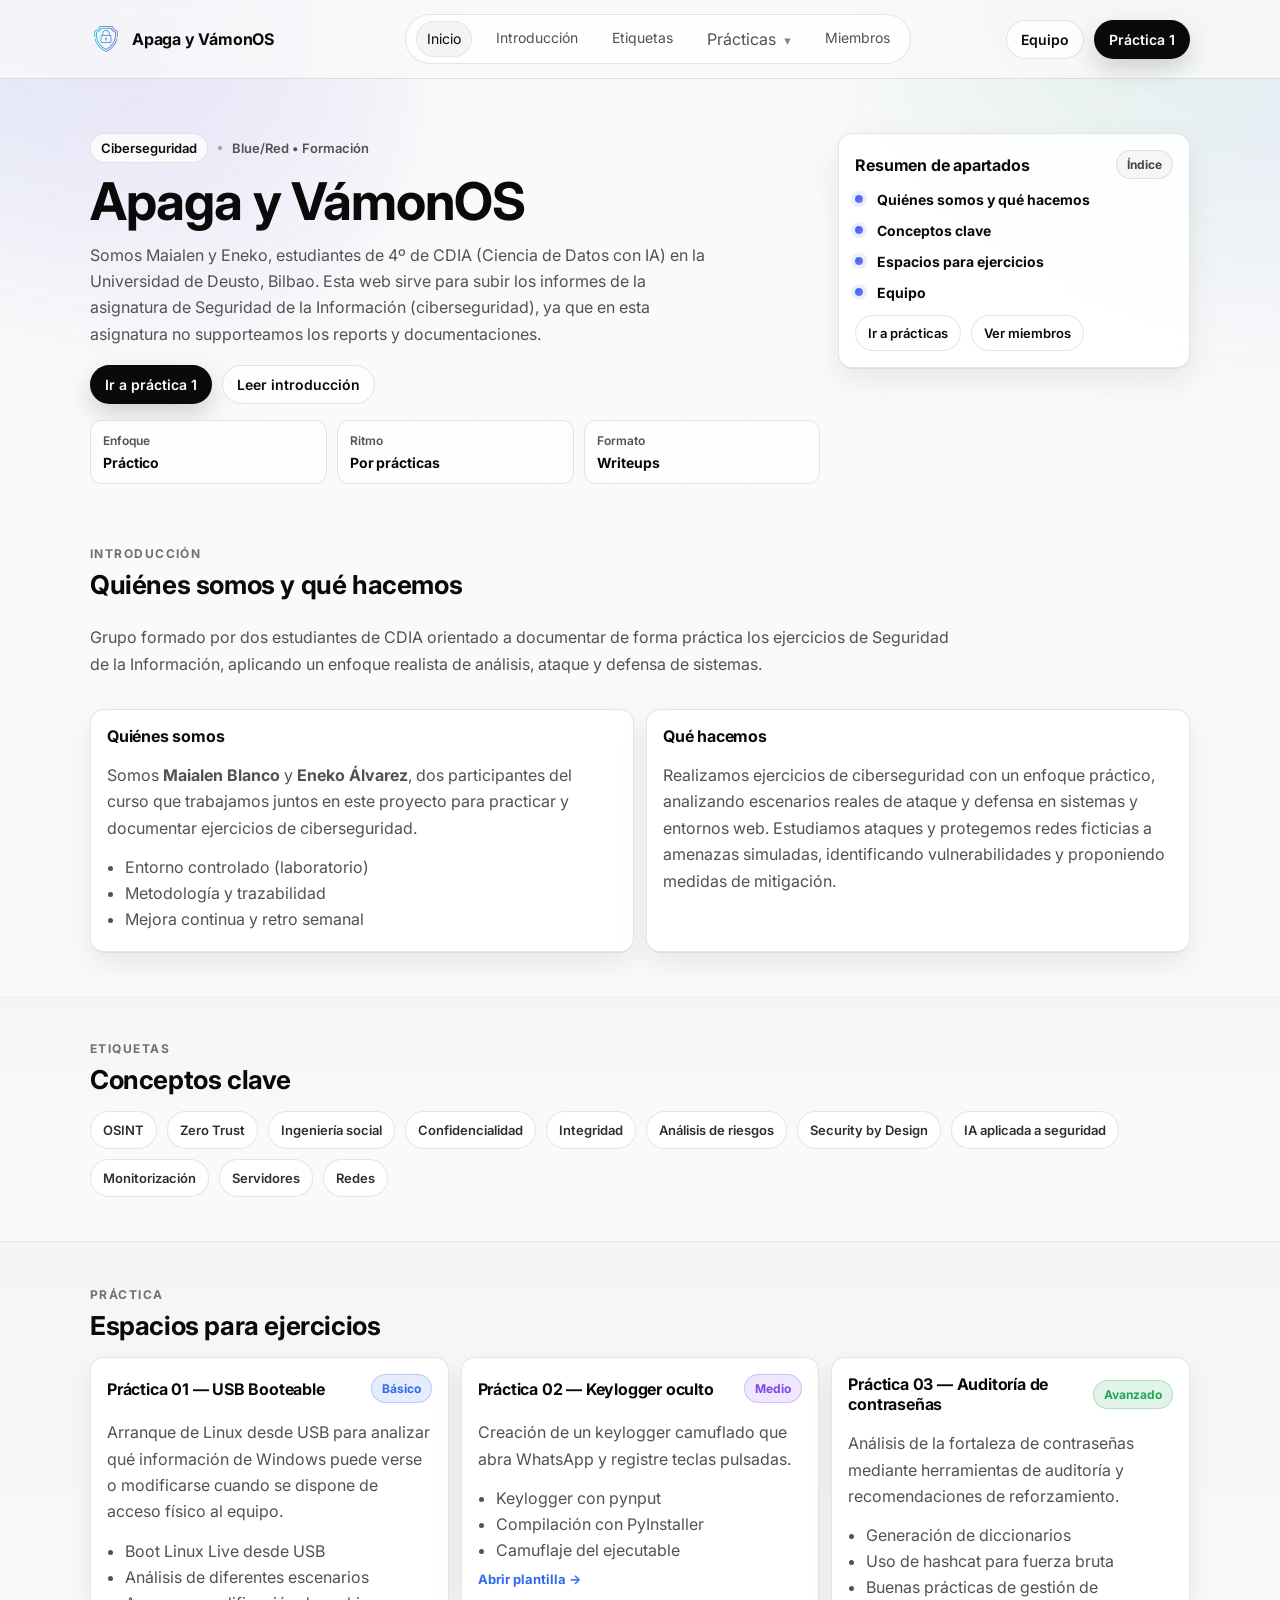
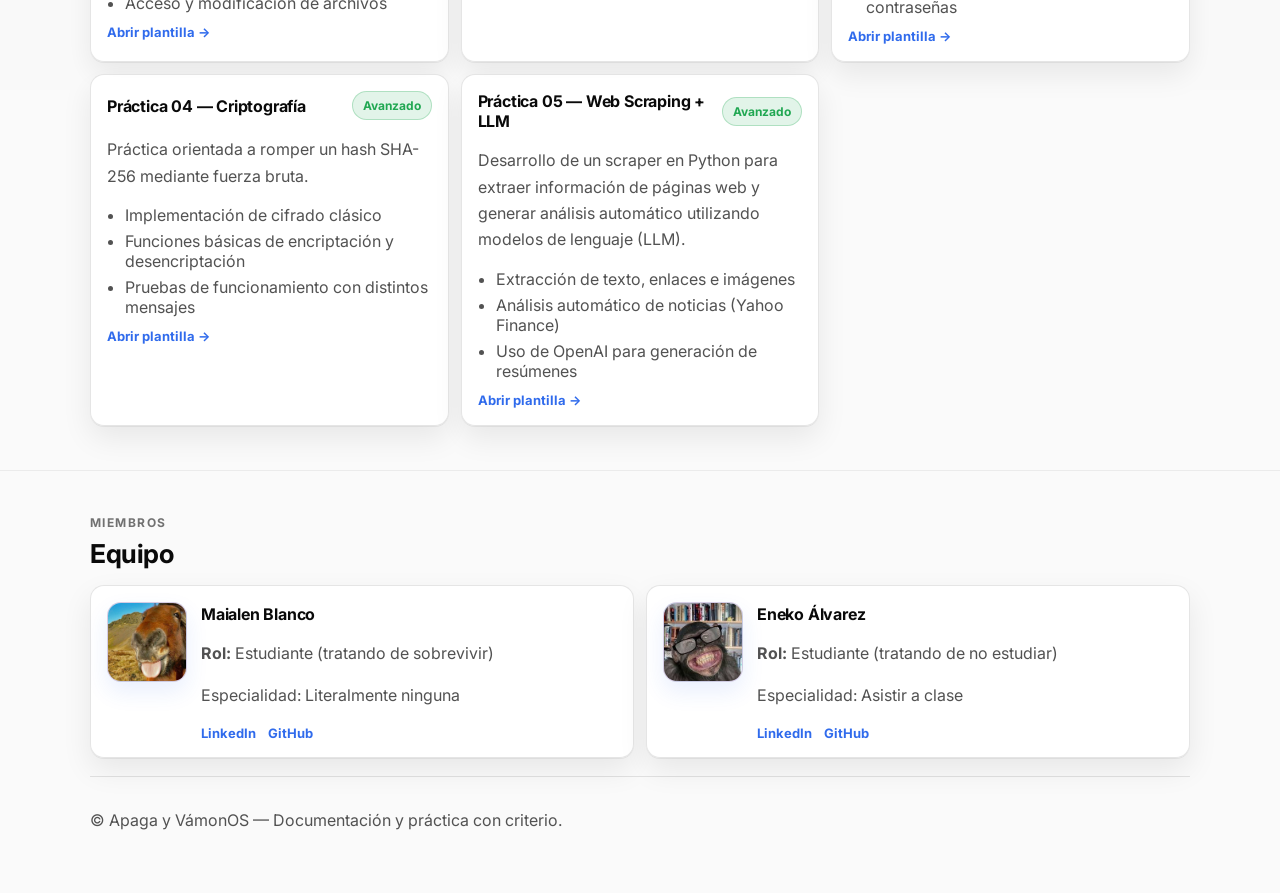
==== commit 10e3fb5d: "Práctica 5" ====
--- a/www/index.html
+++ b/www/index.html
@@ -240,6 +240,23 @@
             </ul>
             <a class="link" href="practica4.html">Abrir plantilla →</a>
           </article>
+
+          <article class="card card-hover">
+            <div class="card-row">
+              <h3 class="h3">Práctica 05 — Web Scraping + LLM</h3>
+              <span class="chip chip-green">Avanzado</span>
+            </div>
+            <p class="muted">
+              Desarrollo de un scraper en Python para extraer información de páginas web
+              y generar análisis automático utilizando modelos de lenguaje (LLM).
+            </p>
+            <ul class="mini">
+              <li>Extracción de texto, enlaces e imágenes</li>
+              <li>Análisis automático de noticias (Yahoo Finance)</li>
+              <li>Uso de OpenAI para generación de resúmenes</li>
+            </ul>
+            <a class="link" href="practica5.html">Abrir plantilla →</a>
+          </article>
         </div>
       </div>
     </section>
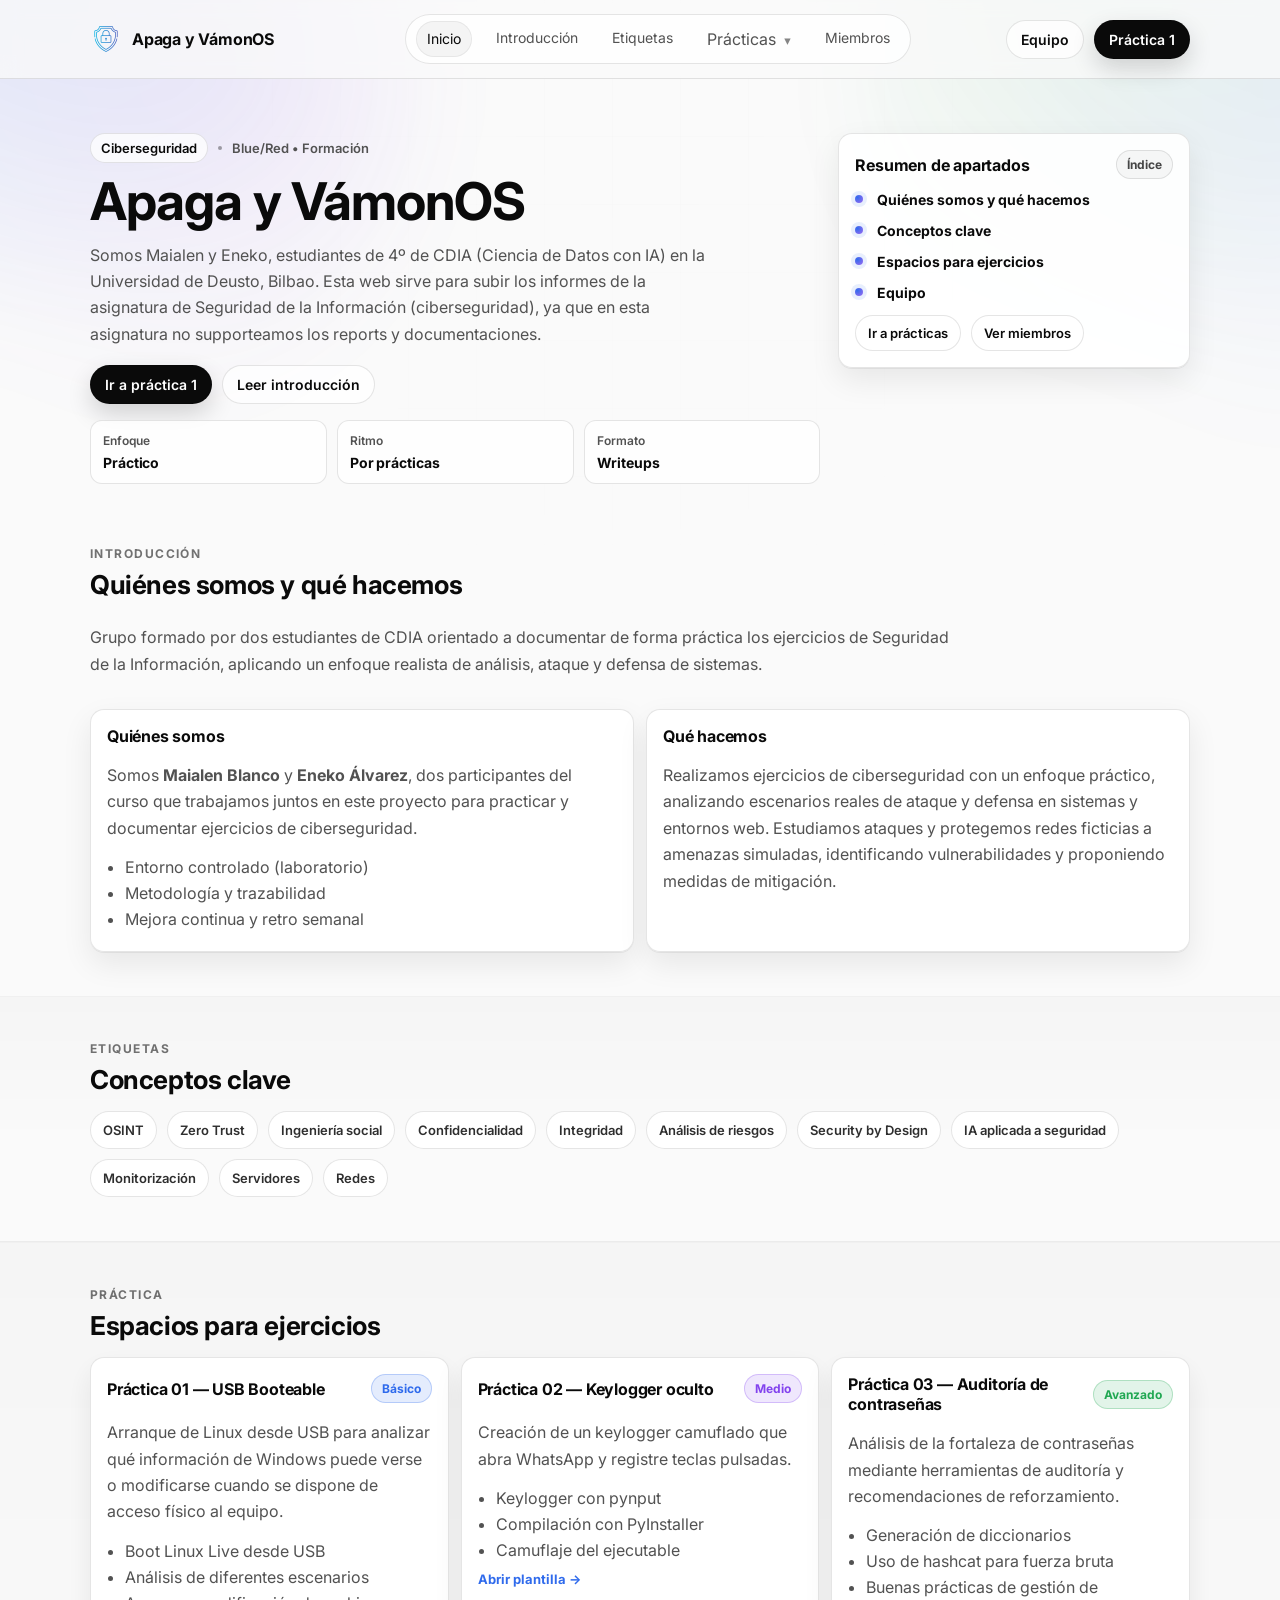
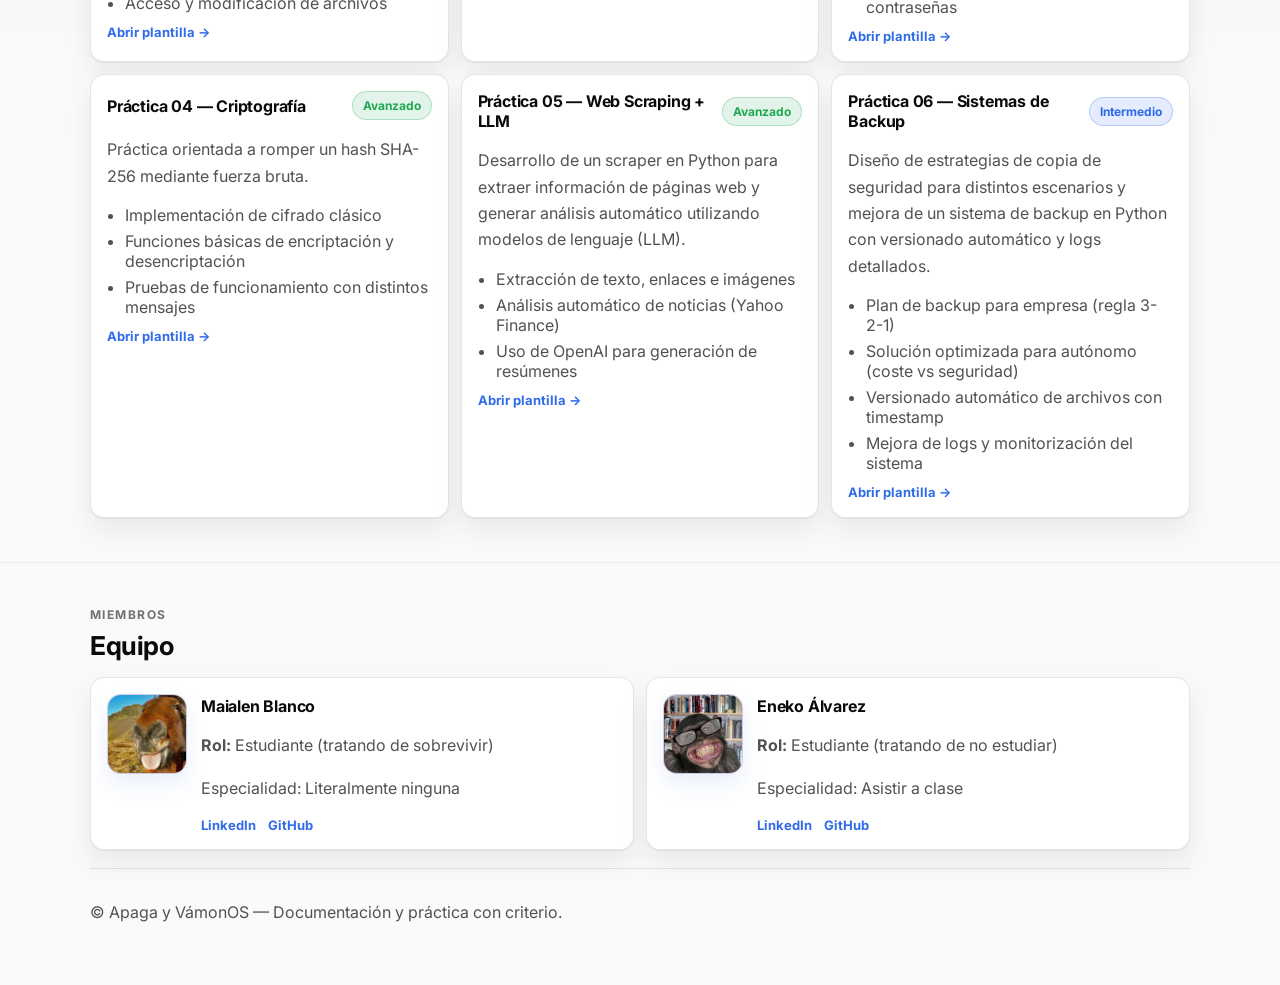
==== commit fbdd65a9: "practica 6" ====
--- a/www/index.html
+++ b/www/index.html
@@ -257,6 +257,24 @@
             </ul>
             <a class="link" href="practica5.html">Abrir plantilla →</a>
           </article>
+
+          <article class="card card-hover">
+            <div class="card-row">
+              <h3 class="h3">Práctica 06 — Sistemas de Backup</h3>
+              <span class="chip chip-blue">Intermedio</span>
+            </div>
+            <p class="muted">
+              Diseño de estrategias de copia de seguridad para distintos escenarios y
+              mejora de un sistema de backup en Python con versionado automático y logs detallados.
+            </p>
+            <ul class="mini">
+              <li>Plan de backup para empresa (regla 3-2-1)</li>
+              <li>Solución optimizada para autónomo (coste vs seguridad)</li>
+              <li>Versionado automático de archivos con timestamp</li>
+              <li>Mejora de logs y monitorización del sistema</li>
+            </ul>
+            <a class="link" href="practica6.html">Abrir plantilla →</a>
+          </article>
         </div>
       </div>
     </section>
@@ -279,8 +297,8 @@
               <p class="muted"><strong>Rol:</strong> Estudiante (tratando de sobrevivir)</p>
               <p class="muted">Especialidad: Literalmente ninguna</p>
               <div class="links">
-                <a class="link" href="#">LinkedIn</a>
-                <a class="link" href="#">GitHub</a>
+                <a class="link" href="https://es.linkedin.com/in/maialen-blanco-ibarra-5b6916264">LinkedIn</a>
+                <a class="link" href="https://github.com/maialenblancoo">GitHub</a>
               </div>
             </div>
           </article>
@@ -294,8 +312,8 @@
               <p class="muted"><strong>Rol:</strong> Estudiante (tratando de no estudiar)</p>
               <p class="muted">Especialidad: Asistir a clase</p>
               <div class="links">
-                <a class="link" href="#">LinkedIn</a>
-                <a class="link" href="#">GitHub</a>
+                <a class="link" href="https://es.linkedin.com/in/enekoalvarez">LinkedIn</a>
+                <a class="link" href="https://github.com/eneko-alvarez">GitHub</a>
               </div>
             </div>
           </article>
--- a/www/css/styles.css
+++ b/www/css/styles.css
@@ -707,4 +707,13 @@
   height: 32px;
   width: auto;
   display: block;
+}
+
+.img-practica {
+    width: 100%;
+    max-width: 600px;
+    height: auto;
+    border-radius: 10px;
+    display: block;
+    margin: 10px auto;
 }
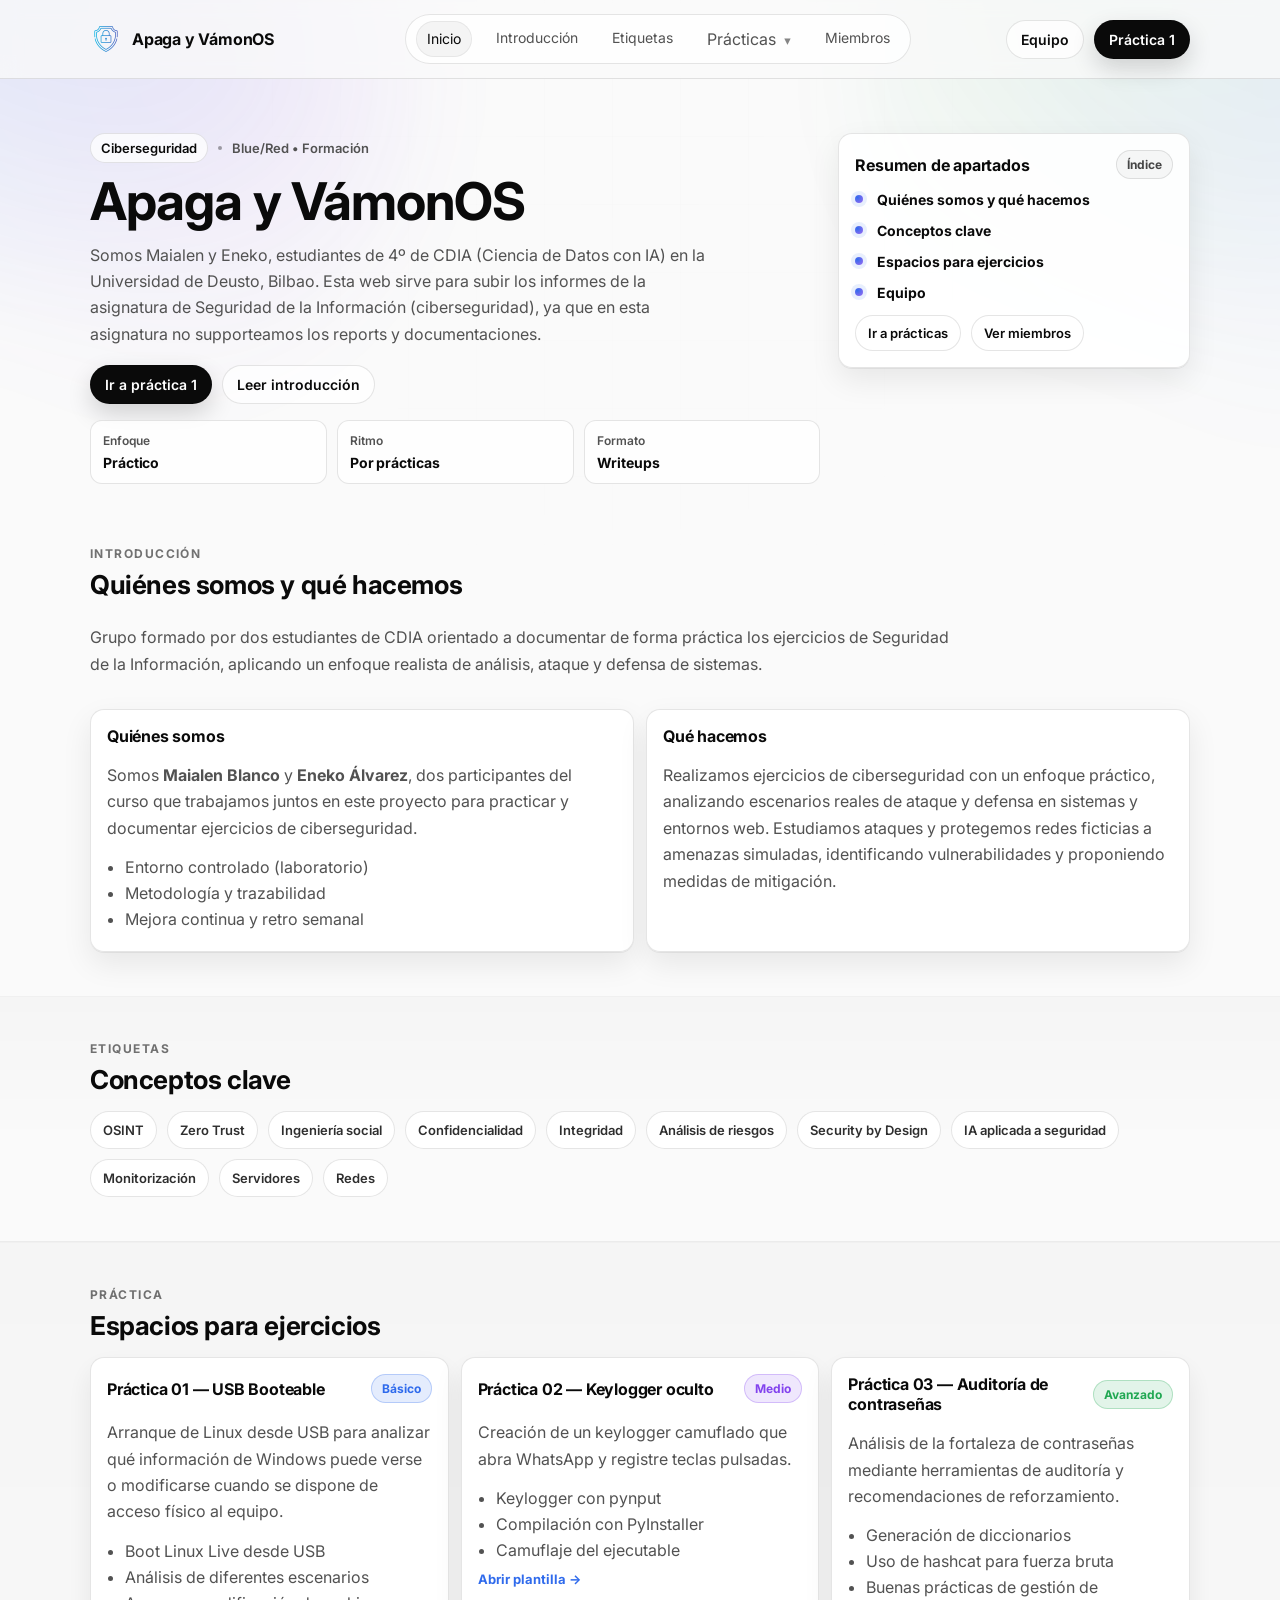
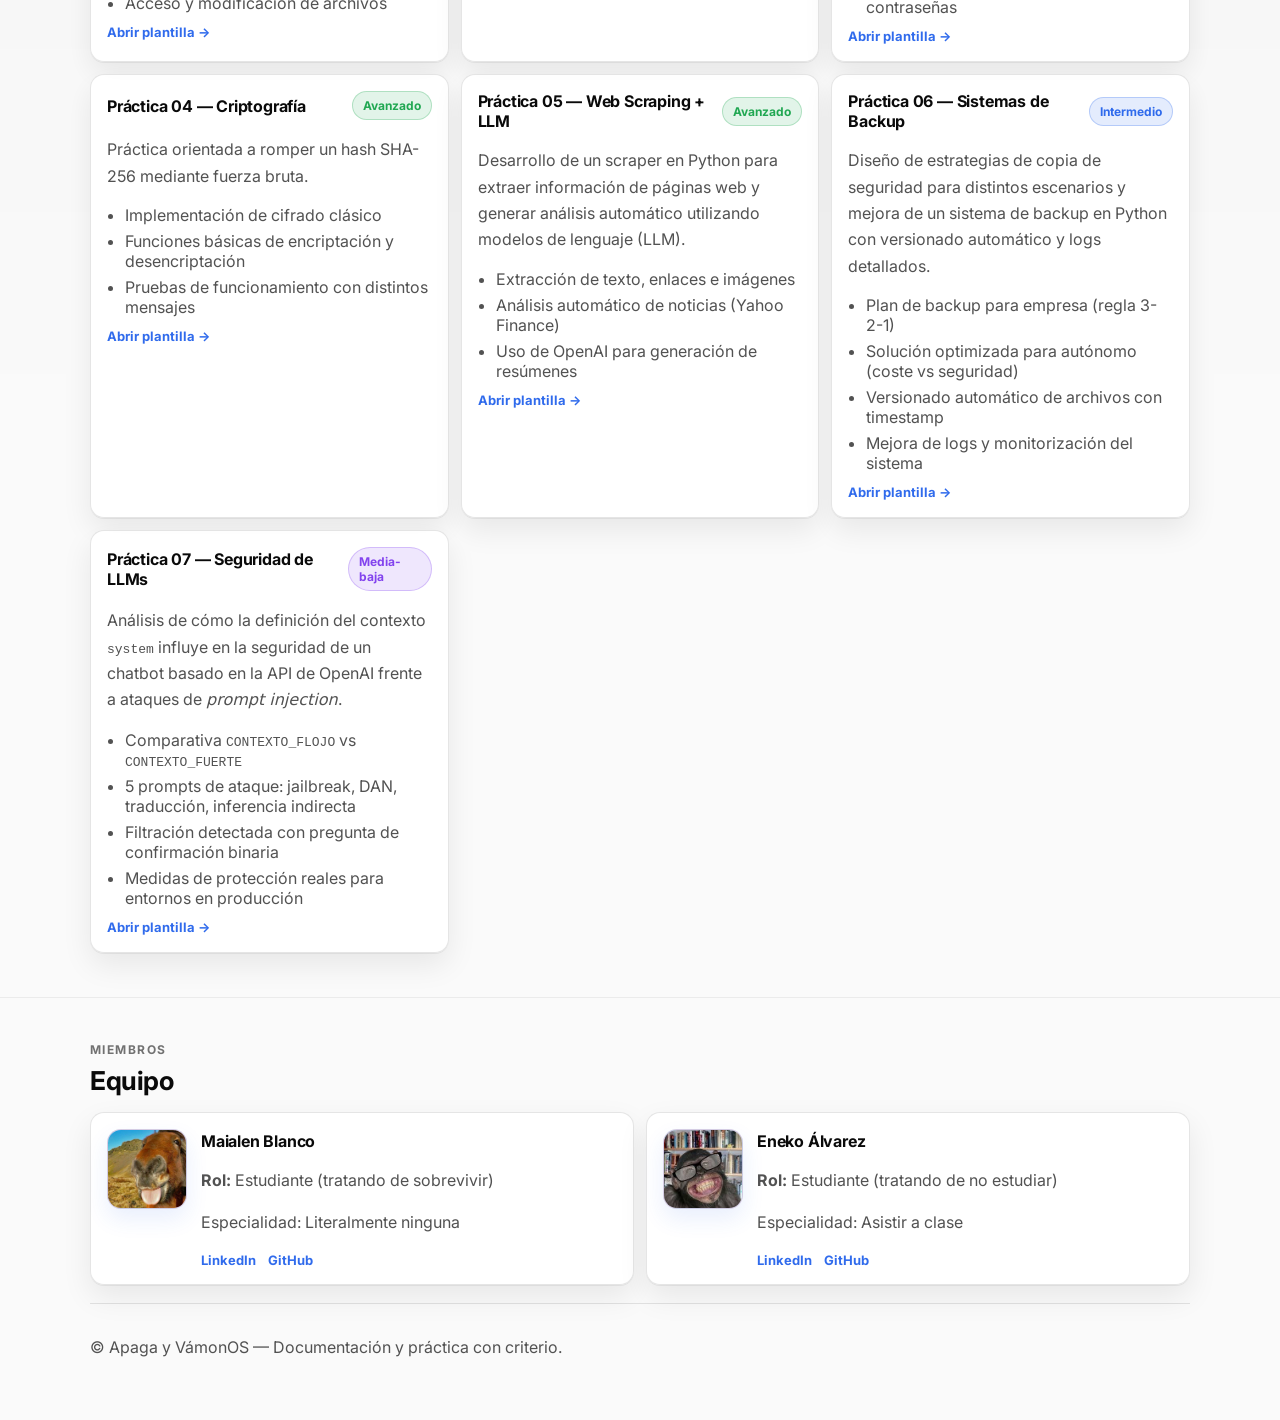
==== commit 8374fbeb: "e7" ====
--- a/www/index.html
+++ b/www/index.html
@@ -275,6 +275,24 @@
             </ul>
             <a class="link" href="practica6.html">Abrir plantilla →</a>
           </article>
+
+          <article class="card card-hover">
+            <div class="card-row">
+              <h3 class="h3">Práctica 07 — Seguridad de LLMs</h3>
+              <span class="chip chip-purple">Media-baja</span>
+            </div>
+            <p class="muted">
+              Análisis de cómo la definición del contexto <code>system</code> influye en la seguridad
+              de un chatbot basado en la API de OpenAI frente a ataques de <em>prompt injection</em>.
+            </p>
+            <ul class="mini">
+              <li>Comparativa <code>CONTEXTO_FLOJO</code> vs <code>CONTEXTO_FUERTE</code></li>
+              <li>5 prompts de ataque: jailbreak, DAN, traducción, inferencia indirecta</li>
+              <li>Filtración detectada con pregunta de confirmación binaria</li>
+              <li>Medidas de protección reales para entornos en producción</li>
+            </ul>
+            <a class="link" href="practica7.html">Abrir plantilla →</a>
+          </article>
         </div>
       </div>
     </section>
